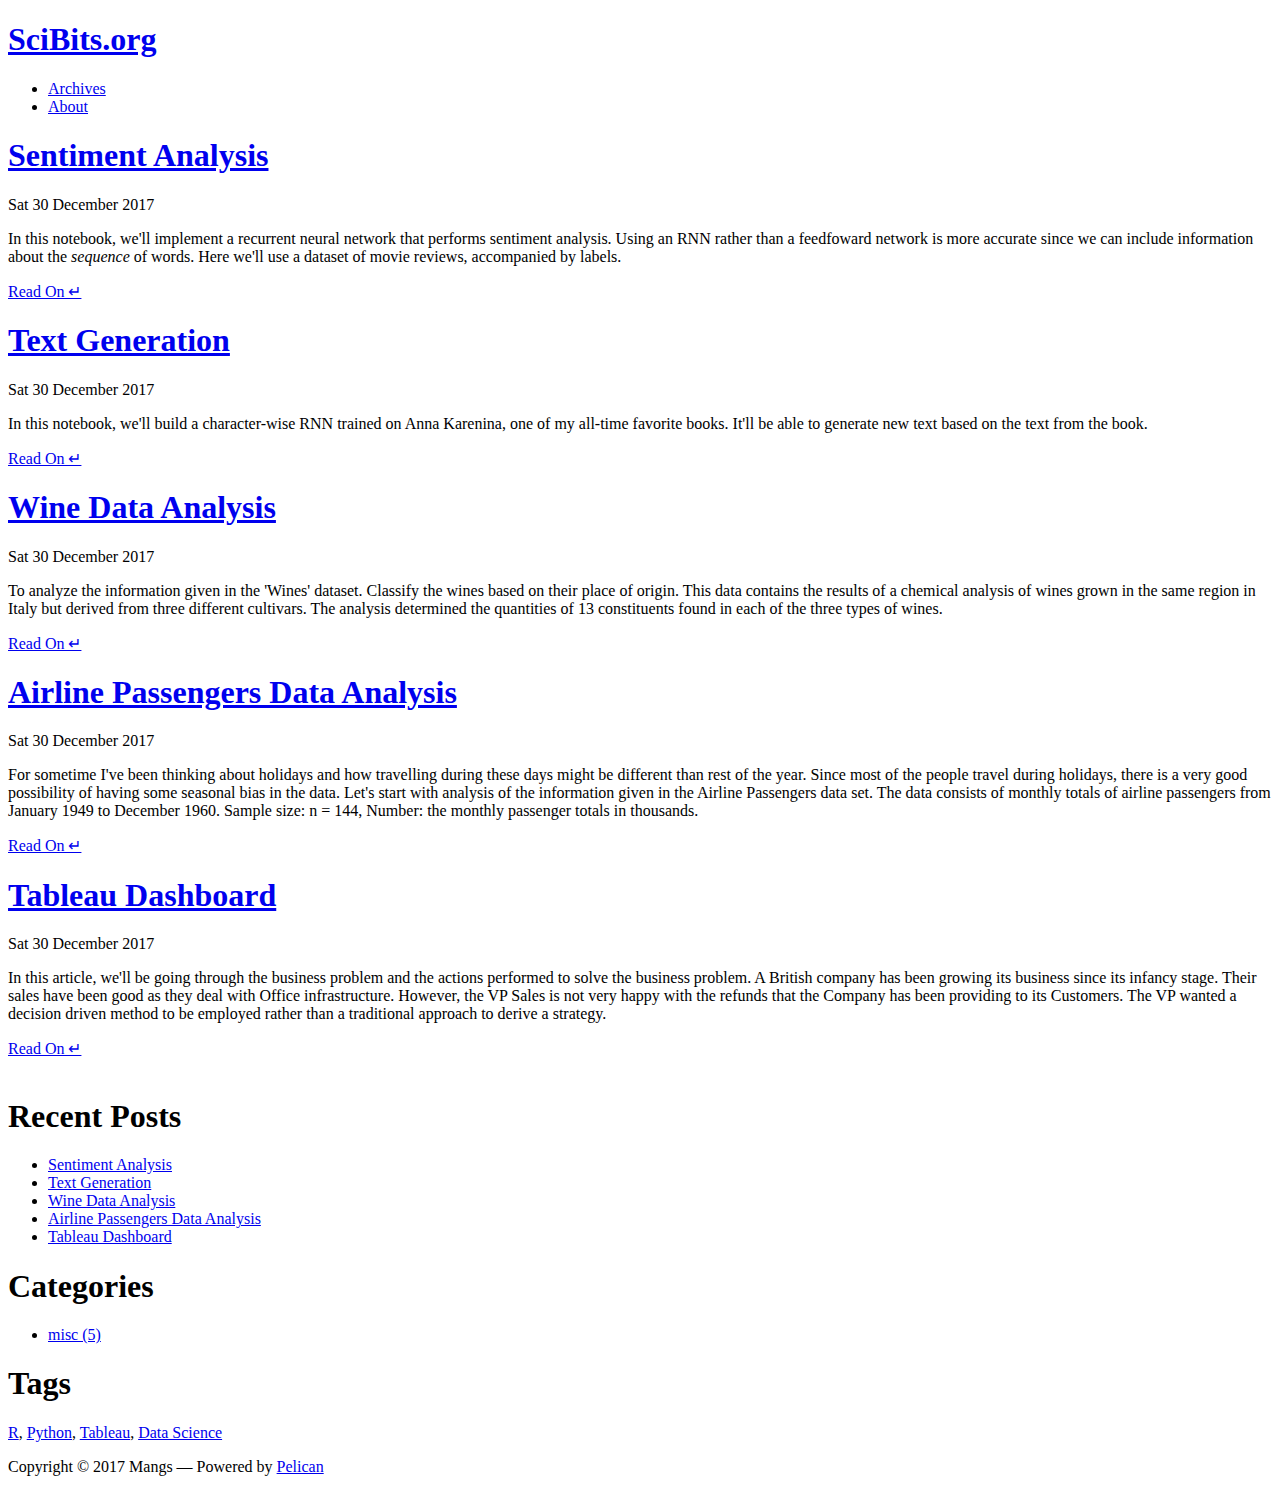
==== index.html @ b8d42296 "Add files via upload" ====
<!DOCTYPE html>
<!--[if IEMobile 7 ]><html class="no-js iem7"><![endif]-->
<!--[if lt IE 9]><html class="no-js lte-ie8"><![endif]-->
<!--[if (gt IE 8)|(gt IEMobile 7)|!(IEMobile)|!(IE)]><!--><html class="no-js" lang="en"><!--<![endif]-->
<head>
  <meta charset="utf-8">
  <title>SciBits.org</title>
  <meta name="author" content="Mangs">

  
  <meta property="og:site_name" content="SciBits.org" />
  <meta property="og:type" content="article" />
  <meta name="og:description" content=""/>




  <!-- http://t.co/dKP3o1e -->
  <meta name="HandheldFriendly" content="True">
  <meta name="MobileOptimized" content="320">
  <meta name="viewport" content="width=device-width, initial-scale=1">


    <link href="/favicon.png" rel="icon">

  <link href="/theme/css/main.css" media="screen, projection"
        rel="stylesheet" type="text/css">

  <link href="//fonts.googleapis.com/css?family=PT+Serif:regular,italic,bold,bolditalic"
        rel="stylesheet" type="text/css">
  <link href="//fonts.googleapis.com/css?family=PT+Sans:regular,italic,bold,bolditalic"
        rel="stylesheet" type="text/css">

  <script src="/theme/js/modernizr-2.0.js"></script>
  <script src="/theme/js/ender.js"></script>
  <script src="/theme/js/octopress.js" type="text/javascript"></script>
</head>

<body >
  <header role="banner"
  >
<hgroup>
  <h1><a href="/">SciBits.org</a></h1>
</hgroup></header>
  <nav role="navigation"><ul class="subscription" data-subscription="rss">
</ul>


<ul class="main-navigation">
    <li><a href="/archives.html">Archives</a></li>
    <li><a href="/pages/about.html">About</a></li>
</ul></nav>
  <div id="main">
    <div id="content">
<div class="blog-index">
  		<article>
<header>
      <h1 class="entry-title">
        <a href="/sentiment.html">Sentiment Analysis</a>
      </h1>
    <p class="meta">
<time datetime="2017-12-30T12:20:00-08:00" pubdate>Sat 30 December 2017</time>      
    </p>
</header>

        <div class="entry-content"><p>In this notebook, we'll implement a recurrent neural network that performs sentiment analysis. Using an RNN rather than a feedfoward network is more accurate since we can include information about the <em>sequence</em> of words. Here we'll use a dataset of movie reviews, accompanied by labels.</p></div>
            <footer>
                <a rel="full-article" href="/sentiment.html">Read On &crarr;</a>
            </footer>
  		</article>
  		<article>
<header>
      <h1 class="entry-title">
        <a href="/anna.html">Text Generation</a>
      </h1>
    <p class="meta">
<time datetime="2017-12-30T11:20:00-08:00" pubdate>Sat 30 December 2017</time>      
    </p>
</header>

        <div class="entry-content"><p>In this notebook, we'll build a character-wise RNN trained on Anna Karenina, one of my all-time favorite books. It'll be able to generate new text based on the text from the book.</p></div>
            <footer>
                <a rel="full-article" href="/anna.html">Read On &crarr;</a>
            </footer>
  		</article>
  		<article>
<header>
      <h1 class="entry-title">
        <a href="/wine.html">Wine Data Analysis</a>
      </h1>
    <p class="meta">
<time datetime="2017-12-30T10:20:00-08:00" pubdate>Sat 30 December 2017</time>      
    </p>
</header>

        <div class="entry-content"><p>To analyze the information given in the 'Wines' dataset. Classify the wines based on their place of origin. This data contains the results of a chemical analysis of wines grown in the same region in Italy but derived from three different cultivars. The analysis determined the quantities of 13 constituents found in each of the three types of wines.</p></div>
            <footer>
                <a rel="full-article" href="/wine.html">Read On &crarr;</a>
            </footer>
  		</article>
  		<article>
<header>
      <h1 class="entry-title">
        <a href="/airpsg.html">Airline Passengers Data Analysis</a>
      </h1>
    <p class="meta">
<time datetime="2017-12-30T07:20:00-08:00" pubdate>Sat 30 December 2017</time>      
    </p>
</header>

        <div class="entry-content"><p>For sometime I've been thinking about holidays and how travelling during these days might be different than rest of the year. Since most of the people travel during holidays, there is a very good possibility of having some seasonal bias in the data. Let's start with analysis of the information given in the Airline Passengers data set. The data consists of monthly totals of airline passengers from January 1949 to December 1960. Sample size: n = 144, Number:  the monthly passenger totals in thousands.</p></div>
            <footer>
                <a rel="full-article" href="/airpsg.html">Read On &crarr;</a>
            </footer>
  		</article>
  		<article>
<header>
      <h1 class="entry-title">
        <a href="/tableau.html">Tableau Dashboard</a>
      </h1>
    <p class="meta">
<time datetime="2017-12-30T06:20:00-08:00" pubdate>Sat 30 December 2017</time>      
    </p>
</header>

        <div class="entry-content"><p>In this article, we'll be going through the business problem and the actions performed to solve the business problem. A British company has been growing its business since its infancy stage. Their sales have been good as they deal with Office infrastructure. However, the VP Sales is not very happy with the refunds that the Company has been providing to its Customers. The VP wanted a decision driven method to be employed rather than a traditional approach to derive a strategy.</p></div>
            <footer>
                <a rel="full-article" href="/tableau.html">Read On &crarr;</a>
            </footer>
  		</article>
<div class="pagination">

  <br />
</div></div>

<aside class="sidebar">
<section>
  <h1>Recent Posts</h1>
  <ul id="recent_posts">
    <li class="post">
        <a href="/sentiment.html">Sentiment Analysis</a>
    </li>
    <li class="post">
        <a href="/anna.html">Text Generation</a>
    </li>
    <li class="post">
        <a href="/wine.html">Wine Data Analysis</a>
    </li>
    <li class="post">
        <a href="/airpsg.html">Airline Passengers Data Analysis</a>
    </li>
    <li class="post">
        <a href="/tableau.html">Tableau Dashboard</a>
    </li>
  </ul>
</section><section>
  <h1>Categories</h1>
    <ul id="recent_posts">
      <li><a href="/category/misc.html">misc (5)</a></li>
  </ul>
</section>
<section>
  <h1>Tags</h1>
    <a href="/tag/r.html">R</a>,    <a href="/tag/python.html">Python</a>,    <a href="/tag/tableau.html">Tableau</a>,    <a href="/tag/data-science.html">Data Science</a></section>

</aside>
    </div>
  </div>
  <footer role="contentinfo">
<p>
    Copyright &copy;  2017  Mangs &mdash;
  <span class="credit">Powered by <a href="http://getpelican.com">Pelican</a></span>
</p>  </footer>
</body>
</html>
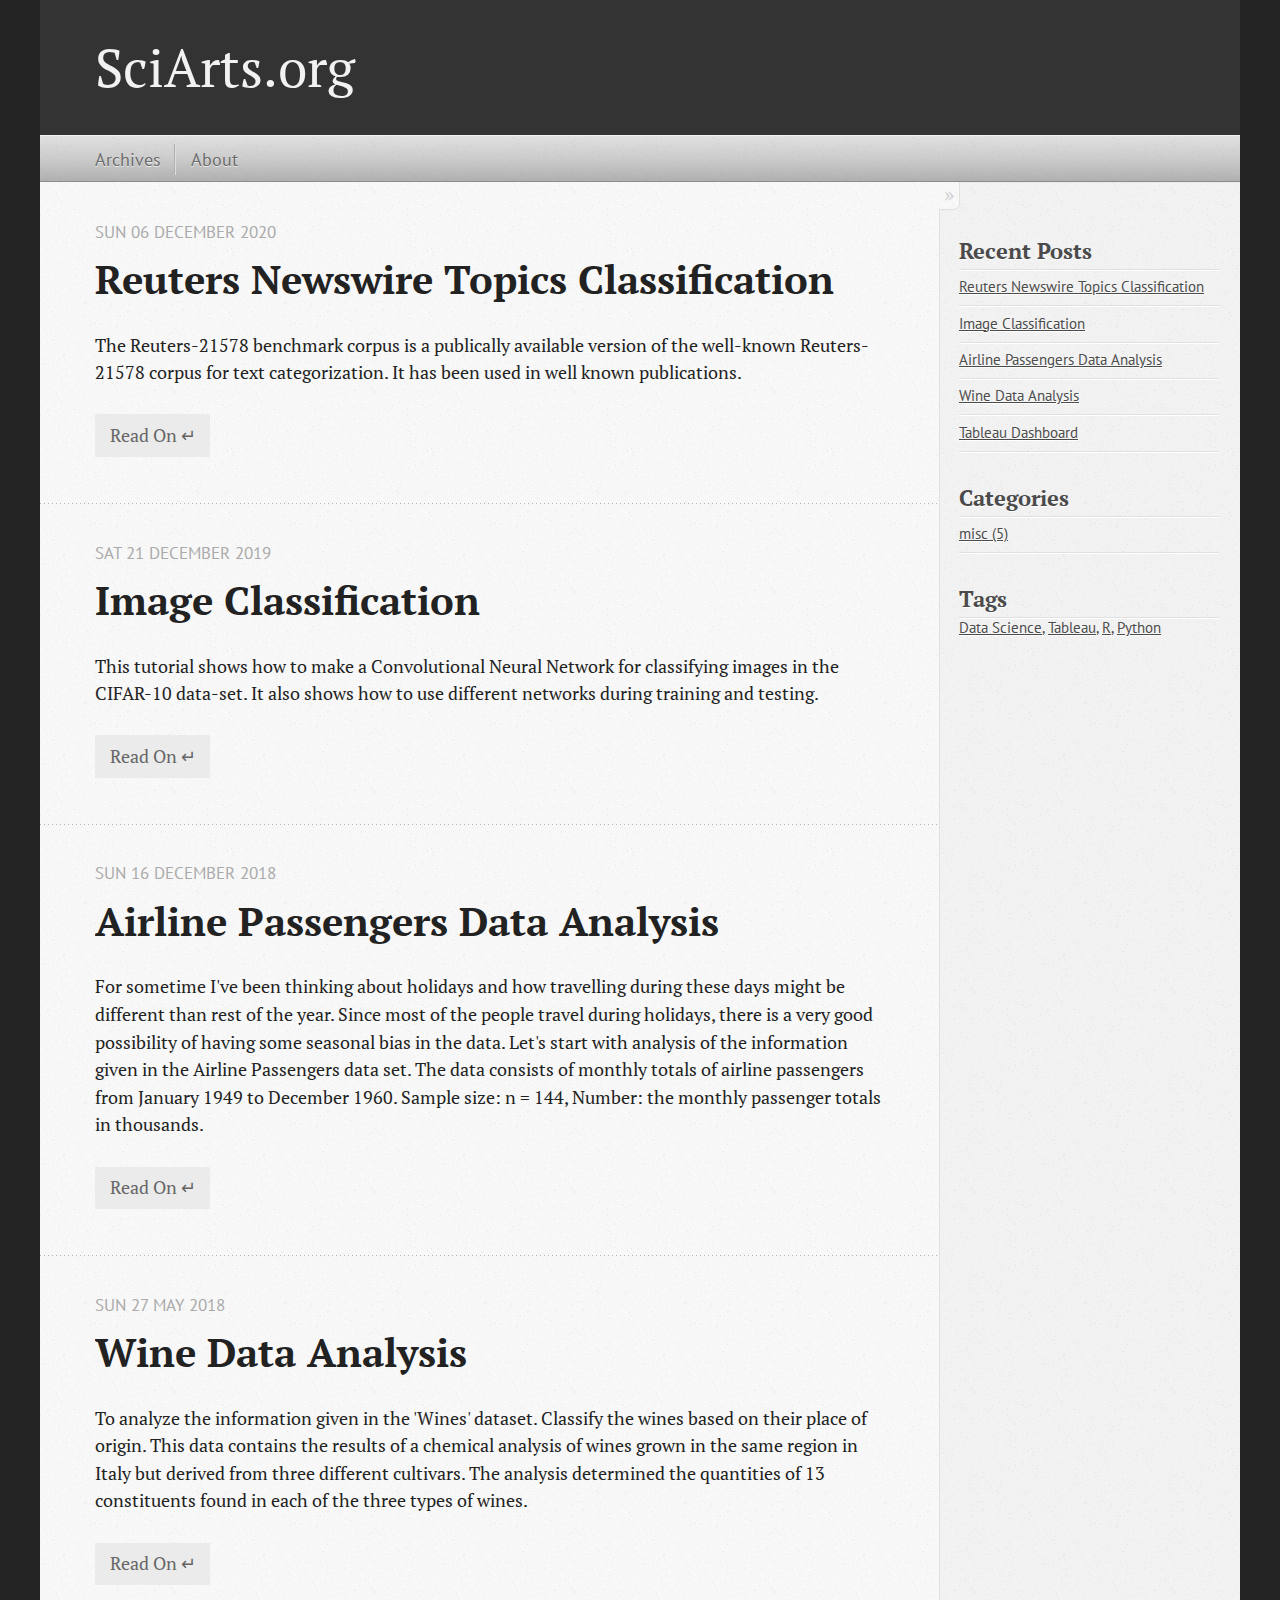
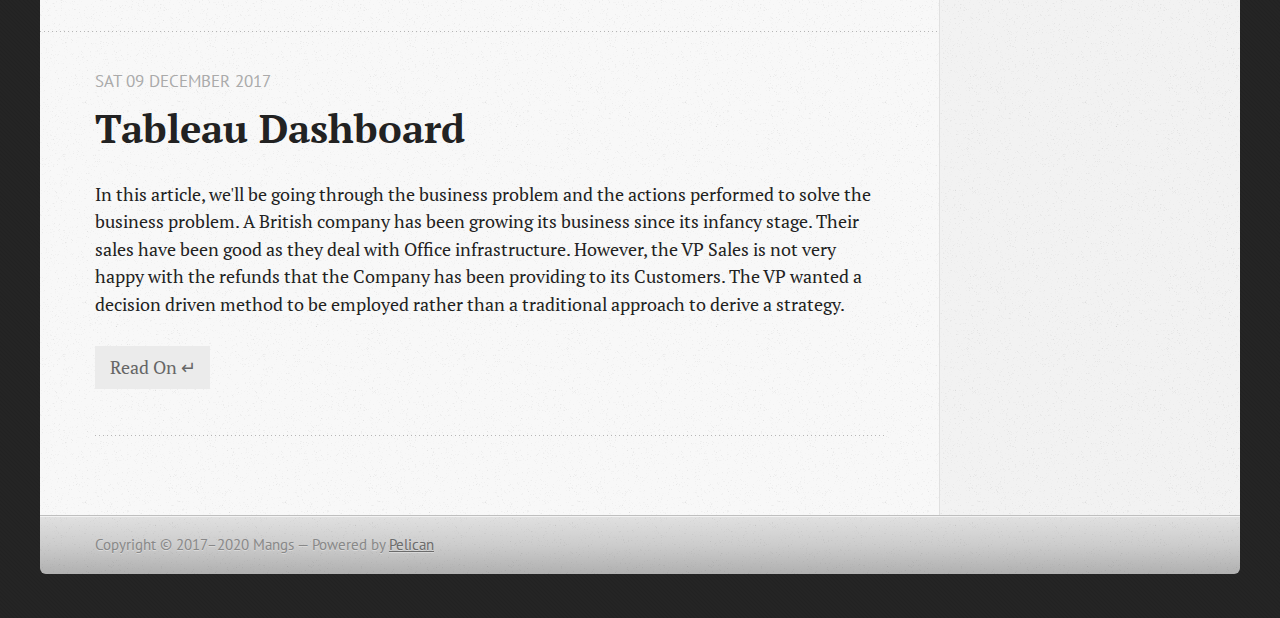
==== commit 6f915c93: "Add files via upload" ====
--- a/index.html
+++ b/index.html
@@ -4,11 +4,11 @@
 <!--[if (gt IE 8)|(gt IEMobile 7)|!(IEMobile)|!(IE)]><!--><html class="no-js" lang="en"><!--<![endif]-->
 <head>
   <meta charset="utf-8">
-  <title>SciBits.org</title>
+  <title>SciArts.org</title>
   <meta name="author" content="Mangs">
 
   
-  <meta property="og:site_name" content="SciBits.org" />
+  <meta property="og:site_name" content="SciArts.org" />
   <meta property="og:type" content="article" />
   <meta name="og:description" content=""/>
 
@@ -40,7 +40,7 @@
   <header role="banner"
   >
 <hgroup>
-  <h1><a href="/">SciBits.org</a></h1>
+  <h1><a href="/">SciArts.org</a></h1>
 </hgroup></header>
   <nav role="navigation"><ul class="subscription" data-subscription="rss">
 </ul>
@@ -56,31 +56,46 @@
   		<article>
 <header>
       <h1 class="entry-title">
-        <a href="/sentiment.html">Sentiment Analysis</a>
+        <a href="/reuters.html">Reuters Newswire Topics Classification</a>
       </h1>
     <p class="meta">
-<time datetime="2017-12-30T12:20:00-08:00" pubdate>Sat 30 December 2017</time>      
+<time datetime="2020-12-06T10:20:00-08:00" pubdate>Sun 06 December 2020</time>      
     </p>
 </header>
 
-        <div class="entry-content"><p>In this notebook, we'll implement a recurrent neural network that performs sentiment analysis. Using an RNN rather than a feedfoward network is more accurate since we can include information about the <em>sequence</em> of words. Here we'll use a dataset of movie reviews, accompanied by labels.</p></div>
+        <div class="entry-content"><p>The Reuters-21578 benchmark corpus is a publically available version of the well-known Reuters-21578 corpus for text categorization.  It has been used in well known publications.</p></div>
             <footer>
-                <a rel="full-article" href="/sentiment.html">Read On &crarr;</a>
+                <a rel="full-article" href="/reuters.html">Read On &crarr;</a>
             </footer>
   		</article>
   		<article>
 <header>
       <h1 class="entry-title">
-        <a href="/anna.html">Text Generation</a>
+        <a href="/cifar.html">Image Classification</a>
       </h1>
     <p class="meta">
-<time datetime="2017-12-30T11:20:00-08:00" pubdate>Sat 30 December 2017</time>      
+<time datetime="2019-12-21T08:20:00-08:00" pubdate>Sat 21 December 2019</time>      
     </p>
 </header>
 
-        <div class="entry-content"><p>In this notebook, we'll build a character-wise RNN trained on Anna Karenina, one of my all-time favorite books. It'll be able to generate new text based on the text from the book.</p></div>
+        <div class="entry-content"><p>This tutorial shows how to make a Convolutional Neural Network for classifying images in the CIFAR-10 data-set. It also shows how to use different networks during training and testing.</p></div>
             <footer>
-                <a rel="full-article" href="/anna.html">Read On &crarr;</a>
+                <a rel="full-article" href="/cifar.html">Read On &crarr;</a>
+            </footer>
+  		</article>
+  		<article>
+<header>
+      <h1 class="entry-title">
+        <a href="/airpsg.html">Airline Passengers Data Analysis</a>
+      </h1>
+    <p class="meta">
+<time datetime="2018-12-16T07:20:00-08:00" pubdate>Sun 16 December 2018</time>      
+    </p>
+</header>
+
+        <div class="entry-content"><p>For sometime I've been thinking about holidays and how travelling during these days might be different than rest of the year. Since most of the people travel during holidays, there is a very good possibility of having some seasonal bias in the data. Let's start with analysis of the information given in the Airline Passengers data set. The data consists of monthly totals of airline passengers from January 1949 to December 1960. Sample size: n = 144, Number:  the monthly passenger totals in thousands.</p></div>
+            <footer>
+                <a rel="full-article" href="/airpsg.html">Read On &crarr;</a>
             </footer>
   		</article>
   		<article>
@@ -89,7 +104,7 @@
         <a href="/wine.html">Wine Data Analysis</a>
       </h1>
     <p class="meta">
-<time datetime="2017-12-30T10:20:00-08:00" pubdate>Sat 30 December 2017</time>      
+<time datetime="2018-05-27T10:20:00-07:00" pubdate>Sun 27 May 2018</time>      
     </p>
 </header>
 
@@ -101,25 +116,10 @@
   		<article>
 <header>
       <h1 class="entry-title">
-        <a href="/airpsg.html">Airline Passengers Data Analysis</a>
-      </h1>
-    <p class="meta">
-<time datetime="2017-12-30T07:20:00-08:00" pubdate>Sat 30 December 2017</time>      
-    </p>
-</header>
-
-        <div class="entry-content"><p>For sometime I've been thinking about holidays and how travelling during these days might be different than rest of the year. Since most of the people travel during holidays, there is a very good possibility of having some seasonal bias in the data. Let's start with analysis of the information given in the Airline Passengers data set. The data consists of monthly totals of airline passengers from January 1949 to December 1960. Sample size: n = 144, Number:  the monthly passenger totals in thousands.</p></div>
-            <footer>
-                <a rel="full-article" href="/airpsg.html">Read On &crarr;</a>
-            </footer>
-  		</article>
-  		<article>
-<header>
-      <h1 class="entry-title">
         <a href="/tableau.html">Tableau Dashboard</a>
       </h1>
     <p class="meta">
-<time datetime="2017-12-30T06:20:00-08:00" pubdate>Sat 30 December 2017</time>      
+<time datetime="2017-12-09T06:20:00-08:00" pubdate>Sat 09 December 2017</time>      
     </p>
 </header>
 
@@ -138,16 +138,16 @@
   <h1>Recent Posts</h1>
   <ul id="recent_posts">
     <li class="post">
-        <a href="/sentiment.html">Sentiment Analysis</a>
+        <a href="/reuters.html">Reuters Newswire Topics Classification</a>
     </li>
     <li class="post">
-        <a href="/anna.html">Text Generation</a>
+        <a href="/cifar.html">Image Classification</a>
+    </li>
+    <li class="post">
+        <a href="/airpsg.html">Airline Passengers Data Analysis</a>
     </li>
     <li class="post">
         <a href="/wine.html">Wine Data Analysis</a>
-    </li>
-    <li class="post">
-        <a href="/airpsg.html">Airline Passengers Data Analysis</a>
     </li>
     <li class="post">
         <a href="/tableau.html">Tableau Dashboard</a>
@@ -161,14 +161,14 @@
 </section>
 <section>
   <h1>Tags</h1>
-    <a href="/tag/r.html">R</a>,    <a href="/tag/python.html">Python</a>,    <a href="/tag/tableau.html">Tableau</a>,    <a href="/tag/data-science.html">Data Science</a></section>
+    <a href="/tag/data-science.html">Data Science</a>,    <a href="/tag/tableau.html">Tableau</a>,    <a href="/tag/r.html">R</a>,    <a href="/tag/python.html">Python</a></section>
 
 </aside>
     </div>
   </div>
   <footer role="contentinfo">
 <p>
-    Copyright &copy;  2017  Mangs &mdash;
+    Copyright &copy;  2017&ndash;2020  Mangs &mdash;
   <span class="credit">Powered by <a href="http://getpelican.com">Pelican</a></span>
 </p>  </footer>
 </body>
--- a/theme/css/main.css
+++ b/theme/css/main.css
@@ -0,0 +1 @@
+html,body,div,span,applet,object,iframe,h1,h2,h3,h4,h5,h6,p,blockquote,pre,a,abbr,acronym,address,big,cite,code,del,dfn,em,img,ins,kbd,q,s,samp,small,strike,strong,sub,sup,tt,var,b,u,i,center,dl,dt,dd,ol,ul,li,fieldset,form,label,legend,table,caption,tbody,tfoot,thead,tr,th,td,article,aside,canvas,details,embed,figure,figcaption,footer,header,hgroup,menu,nav,output,ruby,section,summary,time,mark,audio,video{margin:0;padding:0;border:0;font:inherit;font-size:100%;vertical-align:baseline}html{line-height:1}ol,ul{list-style:none}table{border-collapse:collapse;border-spacing:0}caption,th,td{text-align:left;font-weight:normal;vertical-align:middle}q,blockquote{quotes:none}q:before,q:after,blockquote:before,blockquote:after{content:"";content:none}a img{border:none}article,aside,details,figcaption,figure,footer,header,hgroup,menu,nav,section,summary{display:block}article,aside,details,figcaption,figure,footer,header,hgroup,menu,nav,section,summary{display:block}a{color:#1863a1}a:visited{color:#751590}a:focus{color:#0181eb}a:hover{color:#0181eb}a:active{color:#01579f}aside.sidebar a{color:#1863a1}aside.sidebar a:focus{color:#0181eb}aside.sidebar a:hover{color:#0181eb}aside.sidebar a:active{color:#01579f}a{-webkit-transition:color 0.3s;-moz-transition:color 0.3s;-o-transition:color 0.3s;transition:color 0.3s}html{background:#252525 url('../images/line-tile.png?1422101731') top left}body>div{background:#f2f2f2 url('../images/noise.png?1422101731') top left;border-bottom:1px solid #bfbfbf}body>div>div{background:#f8f8f8 url('../images/noise.png?1422101731') top left;border-right:1px solid #e0e0e0}.heading,body>header h1,h1,h2,h3,h4,h5,h6{font-family:"PT Serif","Georgia","Helvetica Neue",Arial,sans-serif}.sans,body>header h2,article header p.meta,article>footer,#content .blog-index footer,html .gist .gist-file .gist-meta,#blog-archives a.category,#blog-archives time,aside.sidebar section,body>footer{font-family:"PT Sans","Helvetica Neue",Arial,sans-serif}.serif,body,#content .blog-index a[rel=full-article]{font-family:"PT Serif",Georgia,Times,"Times New Roman",serif}.mono,pre,code,tt,p code,p tt,li code,li tt{font-family:Menlo,Monaco,"Andale Mono","lucida console","Courier New",monospace}body>header h1{font-size:2.2em;font-family:"PT Serif","Georgia","Helvetica Neue",Arial,sans-serif;font-weight:normal;line-height:1.2em;margin-bottom:0.6667em}body>header h2{font-family:"PT Serif","Georgia","Helvetica Neue",Arial,sans-serif}body{line-height:1.5em;color:#222}h1{font-size:2.2em;line-height:1.2em}@media only screen and (min-width: 992px){body{font-size:1.15em}h1{font-size:2.6em;line-height:1.2em}}h1,h2,h3,h4,h5,h6{text-rendering:optimizelegibility;margin-bottom:1em;font-weight:bold}h2,section h1{font-size:1.5em}h3,section h2,section section h1{font-size:1.3em}h4,section h3,section section h2,section section section h1{font-size:1em}h5,section h4,section section h3{font-size:.9em}h6,section h5,section section h4,section section section h3{font-size:.8em}p,blockquote,ul,ol{margin-bottom:1.5em}ul{list-style-type:disc}ul ul{list-style-type:circle;margin-bottom:0px}ul ul ul{list-style-type:square;margin-bottom:0px}ol{list-style-type:decimal}ol ol{list-style-type:lower-alpha;margin-bottom:0px}ol ol ol{list-style-type:lower-roman;margin-bottom:0px}ul,ul ul,ul ol,ol,ol ul,ol ol{margin-left:1.3em}strong{font-weight:bold}em{font-style:italic}sup,sub{font-size:0.8em;position:relative;display:inline-block}sup{top:-.5em}sub{bottom:-.5em}q{font-style:italic}q:before{content:"\201C"}q:after{content:"\201D"}em,dfn{font-style:italic}strong,dfn{font-weight:bold}del,s{text-decoration:line-through}abbr,acronym{border-bottom:1px dotted;cursor:help}sub,sup{line-height:0}hr{margin-bottom:0.2em}small{font-size:.8em}big{font-size:1.2em}blockquote{font-style:italic;position:relative;font-size:1.2em;line-height:1.5em;padding-left:1em;border-left:4px solid rgba(170,170,170,0.5)}blockquote cite{font-style:italic}blockquote cite a{color:#aaa !important;word-wrap:break-word}blockquote cite:before{content:'\2014';padding-right:.3em;padding-left:.3em;color:#aaa}@media only screen and (min-width: 992px){blockquote{padding-left:1.5em;border-left-width:4px}}.pullquote-right:before,.pullquote-left:before{padding:0;border:none;content:attr(data-pullquote);float:right;width:45%;margin:.5em 0 1em 1.5em;position:relative;top:7px;font-size:1.4em;line-height:1.45em}.pullquote-left:before{float:left;margin:.5em 1.5em 1em 0}.force-wrap,article a,aside.sidebar a{white-space:-moz-pre-wrap;white-space:-pre-wrap;white-space:-o-pre-wrap;white-space:pre-wrap;word-wrap:break-word}.group,body>header,body>nav,body>footer,body #content>article,body #content>div>article,body #content>div>section,body div.pagination,aside.sidebar,#main,#content,.sidebar{*zoom:1}.group:after,body>header:after,body>nav:after,body>footer:after,body #content>article:after,body #content>div>section:after,body div.pagination:after,#main:after,#content:after,.sidebar:after{content:"";display:table;clear:both}body{-webkit-text-size-adjust:none;max-width:1200px;position:relative;margin:0 auto}body>header,body>nav,body>footer,body #content>article,body #content>div>article,body #content>div>section{padding-left:18px;padding-right:18px}@media only screen and (min-width: 480px){body>header,body>nav,body>footer,body #content>article,body #content>div>article,body #content>div>section{padding-left:25px;padding-right:25px}}@media only screen and (min-width: 768px){body>header,body>nav,body>footer,body #content>article,body #content>div>article,body #content>div>section{padding-left:35px;padding-right:35px}}@media only screen and (min-width: 992px){body>header,body>nav,body>footer,body #content>article,body #content>div>article,body #content>div>section{padding-left:55px;padding-right:55px}}body div.pagination{margin-left:18px;margin-right:18px}@media only screen and (min-width: 480px){body div.pagination{margin-left:25px;margin-right:25px}}@media only screen and (min-width: 768px){body div.pagination{margin-left:35px;margin-right:35px}}@media only screen and (min-width: 992px){body div.pagination{margin-left:55px;margin-right:55px}}body>header{font-size:1em;padding-top:1.5em;padding-bottom:1.5em}#content{overflow:hidden}#content>div,#content>article{width:100%}aside.sidebar{float:none;padding:0 18px 1px;background-color:#f7f7f7;border-top:1px solid #e0e0e0}.flex-content,article img,article video,article .flash-video,aside.sidebar img{max-width:100%;height:auto}.basic-alignment.left,article img.left,article video.left,article .left.flash-video,aside.sidebar img.left{float:left;margin-right:1.5em}.basic-alignment.right,article img.right,article video.right,article .right.flash-video,aside.sidebar img.right{float:right;margin-left:1.5em}.basic-alignment.center,article img.center,article video.center,article .center.flash-video,aside.sidebar img.center{display:block;margin:0 auto 1.5em}.basic-alignment.left,article img.left,article video.left,article .left.flash-video,aside.sidebar img.left,.basic-alignment.right,article img.right,article video.right,article .right.flash-video,aside.sidebar img.right{margin-bottom:.8em}.toggle-sidebar,.no-sidebar .toggle-sidebar{display:none}@media only screen and (min-width: 750px){body.sidebar-footer aside.sidebar{float:none;width:auto;clear:left;margin:0;padding:0 35px 1px;background-color:#f7f7f7;border-top:1px solid #eaeaea}body.sidebar-footer aside.sidebar section.odd,body.sidebar-footer aside.sidebar section.even{float:left;width:48%}body.sidebar-footer aside.sidebar section.odd{margin-left:0}body.sidebar-footer aside.sidebar section.even{margin-left:4%}body.sidebar-footer aside.sidebar.thirds section{width:30%;margin-left:5%}body.sidebar-footer aside.sidebar.thirds section.first{margin-left:0;clear:both}}body.sidebar-footer #content{margin-right:0px}body.sidebar-footer .toggle-sidebar{display:none}@media only screen and (min-width: 550px){body>header{font-size:1em}}@media only screen and (min-width: 750px){aside.sidebar{float:none;width:auto;clear:left;margin:0;padding:0 35px 1px;background-color:#f7f7f7;border-top:1px solid #eaeaea}aside.sidebar section.odd,aside.sidebar section.even{float:left;width:48%}aside.sidebar section.odd{margin-left:0}aside.sidebar section.even{margin-left:4%}aside.sidebar.thirds section{width:30%;margin-left:5%}aside.sidebar.thirds section.first{margin-left:0;clear:both}}@media only screen and (min-width: 768px){body{-webkit-text-size-adjust:auto}body>header{font-size:1.2em}#main{padding:0;margin:0 auto}#content{overflow:visible;margin-right:240px;position:relative}.no-sidebar #content{margin-right:0;border-right:0}.collapse-sidebar #content{margin-right:20px}#content>div,#content>article{padding-top:17.5px;padding-bottom:17.5px;float:left}aside.sidebar{width:210px;padding:0 15px 15px;background:none;clear:none;float:left;margin:0 -100% 0 0}aside.sidebar section{width:auto;margin-left:0}aside.sidebar section.odd,aside.sidebar section.even{float:none;width:auto;margin-left:0}.collapse-sidebar aside.sidebar{float:none;width:auto;clear:left;margin:0;padding:0 35px 1px;background-color:#f7f7f7;border-top:1px solid #eaeaea}.collapse-sidebar aside.sidebar section.odd,.collapse-sidebar aside.sidebar section.even{float:left;width:48%}.collapse-sidebar aside.sidebar section.odd{margin-left:0}.collapse-sidebar aside.sidebar section.even{margin-left:4%}.collapse-sidebar aside.sidebar.thirds section{width:30%;margin-left:5%}.collapse-sidebar aside.sidebar.thirds section.first{margin-left:0;clear:both}}@media only screen and (min-width: 992px){body>header{font-size:1.3em}#content{margin-right:300px}#content>div,#content>article{padding-top:27.5px;padding-bottom:27.5px}aside.sidebar{width:260px;padding:1.2em 20px 20px}.collapse-sidebar aside.sidebar{padding-left:55px;padding-right:55px}}@media only screen and (min-width: 768px){ul,ol{margin-left:0}}body>header{background:#333}body>header h1{display:inline-block;margin:0}body>header h1 a,body>header h1 a:visited,body>header h1 a:hover{color:#f2f2f2;text-decoration:none}body>header h2{margin:.2em 0 0;font-size:1em;color:#aaa;font-weight:normal}body>nav{position:relative;background-color:#ccc;background:url('../images/noise.png?1422101731'),-webkit-gradient(linear, 50% 0%, 50% 100%, color-stop(0%, #e0e0e0), color-stop(50%, #cccccc), color-stop(100%, #b0b0b0));background:url('../images/noise.png?1422101731'),-webkit-linear-gradient(#e0e0e0,#cccccc,#b0b0b0);background:url('../images/noise.png?1422101731'),-moz-linear-gradient(#e0e0e0,#cccccc,#b0b0b0);background:url('../images/noise.png?1422101731'),-o-linear-gradient(#e0e0e0,#cccccc,#b0b0b0);background:url('../images/noise.png?1422101731'),linear-gradient(#e0e0e0,#cccccc,#b0b0b0);border-top:1px solid #f2f2f2;border-bottom:1px solid #8c8c8c;padding-top:.35em;padding-bottom:.35em}body>nav form{-webkit-background-clip:padding;-moz-background-clip:padding;background-clip:padding-box;margin:0;padding:0}body>nav form .search{padding:.3em .5em 0;font-size:.85em;font-family:"PT Sans","Helvetica Neue",Arial,sans-serif;line-height:1.1em;width:95%;-webkit-border-radius:0.5em;-moz-border-radius:0.5em;-ms-border-radius:0.5em;-o-border-radius:0.5em;border-radius:0.5em;-webkit-background-clip:padding;-moz-background-clip:padding;background-clip:padding-box;-webkit-box-shadow:#d1d1d1 0 1px;-moz-box-shadow:#d1d1d1 0 1px;box-shadow:#d1d1d1 0 1px;background-color:#f2f2f2;border:1px solid #b3b3b3;color:#888}body>nav form .search:focus{color:#444;border-color:#80b1df;-webkit-box-shadow:#80b1df 0 0 4px,#80b1df 0 0 3px inset;-moz-box-shadow:#80b1df 0 0 4px,#80b1df 0 0 3px inset;box-shadow:#80b1df 0 0 4px,#80b1df 0 0 3px inset;background-color:#fff;outline:none}body>nav fieldset[role=search]{float:right;width:48%}body>nav fieldset.mobile-nav{float:left;width:48%}body>nav fieldset.mobile-nav select{width:100%;font-size:.8em;border:1px solid #888}body>nav ul{display:none}@media only screen and (min-width: 550px){body>nav{font-size:.9em}body>nav ul{margin:0;padding:0;border:0;overflow:hidden;*zoom:1;float:left;display:block;padding-top:.15em}body>nav ul li{list-style-image:none;list-style-type:none;margin-left:0;white-space:nowrap;display:inline;float:left;padding-left:0;padding-right:0}body>nav ul li:first-child,body>nav ul li.first{padding-left:0}body>nav ul li:last-child{padding-right:0}body>nav ul li.last{padding-right:0}body>nav ul.subscription{margin-left:.8em;float:right}body>nav ul.subscription li:last-child a{padding-right:0}body>nav ul li{margin:0}body>nav a{color:#6b6b6b;font-family:"PT Sans","Helvetica Neue",Arial,sans-serif;text-shadow:#ebebeb 0 1px;float:left;text-decoration:none;font-size:1.1em;padding:.1em 0;line-height:1.5em}body>nav a:visited{color:#6b6b6b}body>nav a:hover{color:#2b2b2b}body>nav li+li{border-left:1px solid #b0b0b0;margin-left:.8em}body>nav li+li a{padding-left:.8em;border-left:1px solid #dedede}body>nav form{float:right;text-align:left;padding-left:.8em;width:175px}body>nav form .search{width:93%;font-size:.95em;line-height:1.2em}body>nav ul[data-subscription$=email]+form{width:97px}body>nav ul[data-subscription$=email]+form .search{width:91%}body>nav fieldset.mobile-nav{display:none}body>nav fieldset[role=search]{width:99%}}@media only screen and (min-width: 992px){body>nav form{width:215px}body>nav ul[data-subscription$=email]+form{width:147px}}.no-placeholder body>nav .search{background:#f2f2f2 url('../images/search.png?1422101731') 0.3em 0.25em no-repeat;text-indent:1.3em}@media only screen and (min-width: 550px){.maskImage body>nav ul[data-subscription$=email]+form{width:123px}}@media only screen and (min-width: 992px){.maskImage body>nav ul[data-subscription$=email]+form{width:173px}}.maskImage ul.subscription{position:relative;top:.2em}.maskImage ul.subscription li,.maskImage ul.subscription a{border:0;padding:0}.maskImage a[rel=subscribe-rss]{position:relative;top:0px;text-indent:-999999em;background-color:#dedede;border:0;padding:0}.maskImage a[rel=subscribe-rss],.maskImage a[rel=subscribe-rss]:after{-webkit-mask-image:url('../images/rss.png?1422101731');-moz-mask-image:url('../images/rss.png?1422101731');-ms-mask-image:url('../images/rss.png?1422101731');-o-mask-image:url('../images/rss.png?1422101731');mask-image:url('../images/rss.png?1422101731');-webkit-mask-repeat:no-repeat;-moz-mask-repeat:no-repeat;-ms-mask-repeat:no-repeat;-o-mask-repeat:no-repeat;mask-repeat:no-repeat;width:22px;height:22px}.maskImage a[rel=subscribe-rss]:after{content:"";position:absolute;top:-1px;left:0;background-color:#ababab}.maskImage a[rel=subscribe-rss]:hover:after{background-color:#9e9e9e}.maskImage a[rel=subscribe-email]{position:relative;top:0px;text-indent:-999999em;background-color:#dedede;border:0;padding:0}.maskImage a[rel=subscribe-email],.maskImage a[rel=subscribe-email]:after{-webkit-mask-image:url('../images/email.png?1422101731');-moz-mask-image:url('../images/email.png?1422101731');-ms-mask-image:url('../images/email.png?1422101731');-o-mask-image:url('../images/email.png?1422101731');mask-image:url('../images/email.png?1422101731');-webkit-mask-repeat:no-repeat;-moz-mask-repeat:no-repeat;-ms-mask-repeat:no-repeat;-o-mask-repeat:no-repeat;mask-repeat:no-repeat;width:28px;height:22px}.maskImage a[rel=subscribe-email]:after{content:"";position:absolute;top:-1px;left:0;background-color:#ababab}.maskImage a[rel=subscribe-email]:hover:after{background-color:#9e9e9e}article{padding-top:1em}article header{overflow:hidden;position:relative;padding-top:2em;padding-bottom:1em;margin-bottom:1em;background:url('[data-uri]') bottom left repeat-x}article header h1{margin:0}article header h1 a{text-decoration:none}article header h1 a:hover{text-decoration:underline}article header p{font-size:.9em;color:#aaa;margin:0}article header p.meta{text-transform:uppercase;position:absolute;top:0}@media only screen and (min-width: 768px){article header{margin-bottom:1.5em;padding-bottom:1em;background:url('[data-uri]') bottom left repeat-x}}article h2{padding-top:0.8em;background:url('[data-uri]') top left repeat-x}.entry-content article h2:first-child,article header+h2{padding-top:0}article h2:first-child,article header+h2{background:none}article .feature{padding-top:.5em;margin-bottom:1em;padding-bottom:1em;background:url('[data-uri]') bottom left repeat-x;font-size:2.0em;font-style:italic;line-height:1.3em}article img,article video,article .flash-video{-webkit-border-radius:0.3em;-moz-border-radius:0.3em;-ms-border-radius:0.3em;-o-border-radius:0.3em;border-radius:0.3em;-webkit-box-shadow:rgba(0,0,0,0.15) 0 1px 4px;-moz-box-shadow:rgba(0,0,0,0.15) 0 1px 4px;box-shadow:rgba(0,0,0,0.15) 0 1px 4px;-webkit-box-sizing:border-box;-moz-box-sizing:border-box;box-sizing:border-box;border:#fff 0.5em solid}article video,article .flash-video{margin:0 auto 1.5em}article video{display:block;width:100%}article .flash-video>div{position:relative;display:block;padding-bottom:56.25%;padding-top:1px;height:0;overflow:hidden}article .flash-video>div iframe,article .flash-video>div object,article .flash-video>div embed{position:absolute;top:0;left:0;width:100%;height:100%}article>footer{padding-bottom:2.5em;margin-top:2em}article>footer p.meta{margin-bottom:.8em;font-size:.85em;clear:both;overflow:hidden}.blog-index article+article{background:url('[data-uri]') top left repeat-x}#content .blog-index{padding-top:0;padding-bottom:0}#content .blog-index article{padding-top:2em}#content .blog-index article header{background:none;padding-bottom:0}#content .blog-index article h1{font-size:2.2em}#content .blog-index article h1 a{color:inherit}#content .blog-index article h1 a:hover{color:#0181eb}#content .blog-index a[rel=full-article]{background:#ebebeb;display:inline-block;padding:.4em .8em;margin-right:.5em;text-decoration:none;color:#666;-webkit-transition:background-color 0.5s;-moz-transition:background-color 0.5s;-o-transition:background-color 0.5s;transition:background-color 0.5s}#content .blog-index a[rel=full-article]:hover{background:#0181eb;text-shadow:none;color:#f8f8f8}#content .blog-index footer{margin-top:1em}.separator,article>footer .byline+time:before,article>footer time+time:before,article>footer .comments:before,article>footer .byline ~ .categories:before{content:"\2022 ";padding:0 .4em 0 .2em;display:inline-block}#content div.pagination{text-align:center;font-size:.95em;position:relative;background:url('[data-uri]') top left repeat-x;padding-top:1.5em;padding-bottom:1.5em}#content div.pagination a{text-decoration:none;color:#aaa}#content div.pagination a.prev{position:absolute;left:0}#content div.pagination a.next{position:absolute;right:0}#content div.pagination a:hover{color:#0181eb}#content div.pagination a[href*=archive]:before,#content div.pagination a[href*=archive]:after{content:'\2014';padding:0 .3em}p.meta+.sharing{padding-top:1em;padding-left:0;background:url('[data-uri]') top left repeat-x}#fb-root{display:none}.mailchimp{background:url('[data-uri]') top left repeat-x;margin-top:0.3em;padding-top:1em;padding-left:0}.mailchimp .email{font-size:1.0em;padding:0.2em}.mailchimp .button{background-color:#1863a1;border:0 none;border-radius:4px;color:#FFFFFF;cursor:pointer;display:inline-block;font-size:15px;font-weight:bold;height:32px;line-height:32px;margin:10px 5px 10px 0;padding:0 22px;text-align:center;text-decoration:none;vertical-align:top;white-space:nowrap;width:auto}.mailchimp .button:hover{background-color:#0181eb}.highlight,html .gist .gist-file .gist-syntax .gist-highlight{border:1px solid #05232b !important}.highlight table td.code,html .gist .gist-file .gist-syntax .gist-highlight table td.code{width:100%}.highlight .line-numbers,html .gist .gist-file .gist-syntax .gist-highlight .line-numbers{text-align:right;font-size:13px;line-height:1.45em;background:#073642 url('../images/noise.png?1422101731') top left !important;border-right:1px solid #00232c !important;-webkit-box-shadow:#083e4b -1px 0 inset;-moz-box-shadow:#083e4b -1px 0 inset;box-shadow:#083e4b -1px 0 inset;text-shadow:#021014 0 -1px;padding:.8em !important;-webkit-border-radius:0;-moz-border-radius:0;-ms-border-radius:0;-o-border-radius:0;border-radius:0}.highlight .line-numbers span,html .gist .gist-file .gist-syntax .gist-highlight .line-numbers span{color:#586e75 !important}figure.code,.gist-file,pre{-webkit-box-shadow:rgba(0,0,0,0.06) 0 0 10px;-moz-box-shadow:rgba(0,0,0,0.06) 0 0 10px;box-shadow:rgba(0,0,0,0.06) 0 0 10px}figure.code .highlight pre,.gist-file .highlight pre,pre .highlight pre{-webkit-box-shadow:none;-moz-box-shadow:none;box-shadow:none}html .gist .gist-file{margin-bottom:1.8em;position:relative;border:none;padding-top:26px !important}html .gist .gist-file table{width:789px;margin-bottom:0}html .gist .gist-file .gist-syntax{border-bottom:0 !important;background:none !important}html .gist .gist-file .gist-syntax .gist-highlight{background:#002b36 !important}html .gist .gist-file .gist-meta{padding:.6em 0.8em;border:1px solid #083e4b !important;color:#586e75;font-size:.7em !important;background:#073642 url('../images/noise.png?1422101731') top left;line-height:1.5em}html .gist .gist-file .gist-meta a{color:#75878b !important;text-decoration:none}html .gist .gist-file .gist-meta a:hover{text-decoration:underline}html .gist .gist-file .gist-meta a:hover{color:#93a1a1 !important}html .gist .gist-file .gist-meta a[href*='#file']{position:absolute;top:0;left:0;right:-10px;color:#474747 !important}html .gist .gist-file .gist-meta a[href*='#file']:hover{color:#1863a1 !important}html .gist .gist-file .gist-meta a[href*=raw]{top:.4em}pre{background:#002b36 url('../images/noise.png?1422101731') top left;-webkit-border-radius:0.4em;-moz-border-radius:0.4em;-ms-border-radius:0.4em;-o-border-radius:0.4em;border-radius:0.4em;border:1px solid #05232b;line-height:1.45em;font-size:13px;margin-bottom:2.1em;padding:.8em 1em;color:#93a1a1;overflow:auto}h3.filename+pre{-moz-border-radius-topleft:0px;-webkit-border-top-left-radius:0px;border-top-left-radius:0px;-moz-border-radius-topright:0px;-webkit-border-top-right-radius:0px;border-top-right-radius:0px}p code,p tt,li code,li tt{display:inline-block;white-space:no-wrap;background:#fff;font-size:.8em;line-height:1.5em;color:#555;border:1px solid #ddd;-webkit-border-radius:0.4em;-moz-border-radius:0.4em;-ms-border-radius:0.4em;-o-border-radius:0.4em;border-radius:0.4em;padding:0 .3em;margin:-1px 0}p pre code,li pre code{font-size:1em !important;background:none;border:none}.pre-code,html .gist .gist-file .gist-syntax .gist-highlight pre,.highlight pre,.gist-highlight pre,.highlight code{font-family:Menlo,Monaco,"Andale Mono","lucida console","Courier New",monospace !important;overflow:scroll;overflow-y:hidden;display:block;padding:.8em !important;overflow-x:auto;line-height:1.45em;background:#002b36 url('../images/noise.png?1422101731') top left !important;color:#93a1a1 !important}.pre-code *::-moz-selection,html .gist .gist-file .gist-syntax .gist-highlight pre *::-moz-selection,.highlight pre *::-moz-selection,.gist-highlight pre *::-moz-selection,.highlight code *::-moz-selection{background:#386774;color:inherit;text-shadow:#002b36 0 1px}.pre-code *::-webkit-selection,html .gist .gist-file .gist-syntax .gist-highlight pre *::-webkit-selection,.highlight pre *::-webkit-selection,.gist-highlight pre *::-webkit-selection,.highlight code *::-webkit-selection{background:#386774;color:inherit;text-shadow:#002b36 0 1px}.pre-code *::selection,html .gist .gist-file .gist-syntax .gist-highlight pre *::selection,.highlight pre *::selection,.gist-highlight pre *::selection,.highlight code *::selection{background:#386774;color:inherit;text-shadow:#002b36 0 1px}.pre-code span,html .gist .gist-file .gist-syntax .gist-highlight pre span,.highlight pre span,.gist-highlight pre span,.highlight code span{color:#93a1a1 !important}.pre-code span,html .gist .gist-file .gist-syntax .gist-highlight pre span,.highlight pre span,.gist-highlight pre span,.highlight code span{font-style:normal !important;font-weight:normal !important}.pre-code .c,html .gist .gist-file .gist-syntax .gist-highlight pre .c,.highlight pre .c,.gist-highlight pre .c,.highlight code .c{color:#586e75 !important;font-style:italic !important}.pre-code .cm,html .gist .gist-file .gist-syntax .gist-highlight pre .cm,.highlight pre .cm,.gist-highlight pre .cm,.highlight code .cm{color:#586e75 !important;font-style:italic !important}.pre-code .cp,html .gist .gist-file .gist-syntax .gist-highlight pre .cp,.highlight pre .cp,.gist-highlight pre .cp,.highlight code .cp{color:#586e75 !important;font-style:italic !important}.pre-code .c1,html .gist .gist-file .gist-syntax .gist-highlight pre .c1,.highlight pre .c1,.gist-highlight pre .c1,.highlight code .c1{color:#586e75 !important;font-style:italic !important}.pre-code .cs,html .gist .gist-file .gist-syntax .gist-highlight pre .cs,.highlight pre .cs,.gist-highlight pre .cs,.highlight code .cs{color:#586e75 !important;font-weight:bold !important;font-style:italic !important}.pre-code .err,html .gist .gist-file .gist-syntax .gist-highlight pre .err,.highlight pre .err,.gist-highlight pre .err,.highlight code .err{color:#dc322f !important;background:none !important}.pre-code .k,html .gist .gist-file .gist-syntax .gist-highlight pre .k,.highlight pre .k,.gist-highlight pre .k,.highlight code .k{color:#cb4b16 !important}.pre-code .o,html .gist .gist-file .gist-syntax .gist-highlight pre .o,.highlight pre .o,.gist-highlight pre .o,.highlight code .o{color:#93a1a1 !important;font-weight:bold !important}.pre-code .p,html .gist .gist-file .gist-syntax .gist-highlight pre .p,.highlight pre .p,.gist-highlight pre .p,.highlight code .p{color:#93a1a1 !important}.pre-code .ow,html .gist .gist-file .gist-syntax .gist-highlight pre .ow,.highlight pre .ow,.gist-highlight pre .ow,.highlight code .ow{color:#2aa198 !important;font-weight:bold !important}.pre-code .gd,html .gist .gist-file .gist-syntax .gist-highlight pre .gd,.highlight pre .gd,.gist-highlight pre .gd,.highlight code .gd{color:#93a1a1 !important;background-color:#372c34 !important;display:inline-block}.pre-code .gd .x,html .gist .gist-file .gist-syntax .gist-highlight pre .gd .x,.highlight pre .gd .x,.gist-highlight pre .gd .x,.highlight code .gd .x{color:#93a1a1 !important;background-color:#4d2d33 !important;display:inline-block}.pre-code .ge,html .gist .gist-file .gist-syntax .gist-highlight pre .ge,.highlight pre .ge,.gist-highlight pre .ge,.highlight code .ge{color:#93a1a1 !important;font-style:italic !important}.pre-code .gh,html .gist .gist-file .gist-syntax .gist-highlight pre .gh,.highlight pre .gh,.gist-highlight pre .gh,.highlight code .gh{color:#586e75 !important}.pre-code .gi,html .gist .gist-file .gist-syntax .gist-highlight pre .gi,.highlight pre .gi,.gist-highlight pre .gi,.highlight code .gi{color:#93a1a1 !important;background-color:#1a412b !important;display:inline-block}.pre-code .gi .x,html .gist .gist-file .gist-syntax .gist-highlight pre .gi .x,.highlight pre .gi .x,.gist-highlight pre .gi .x,.highlight code .gi .x{color:#93a1a1 !important;background-color:#355720 !important;display:inline-block}.pre-code .gs,html .gist .gist-file .gist-syntax .gist-highlight pre .gs,.highlight pre .gs,.gist-highlight pre .gs,.highlight code .gs{color:#93a1a1 !important;font-weight:bold !important}.pre-code .gu,html .gist .gist-file .gist-syntax .gist-highlight pre .gu,.highlight pre .gu,.gist-highlight pre .gu,.highlight code .gu{color:#6c71c4 !important}.pre-code .kc,html .gist .gist-file .gist-syntax .gist-highlight pre .kc,.highlight pre .kc,.gist-highlight pre .kc,.highlight code .kc{color:#859900 !important;font-weight:bold !important}.pre-code .kd,html .gist .gist-file .gist-syntax .gist-highlight pre .kd,.highlight pre .kd,.gist-highlight pre .kd,.highlight code .kd{color:#268bd2 !important}.pre-code .kp,html .gist .gist-file .gist-syntax .gist-highlight pre .kp,.highlight pre .kp,.gist-highlight pre .kp,.highlight code .kp{color:#cb4b16 !important;font-weight:bold !important}.pre-code .kr,html .gist .gist-file .gist-syntax .gist-highlight pre .kr,.highlight pre .kr,.gist-highlight pre .kr,.highlight code .kr{color:#d33682 !important;font-weight:bold !important}.pre-code .kt,html .gist .gist-file .gist-syntax .gist-highlight pre .kt,.highlight pre .kt,.gist-highlight pre .kt,.highlight code .kt{color:#2aa198 !important}.pre-code .n,html .gist .gist-file .gist-syntax .gist-highlight pre .n,.highlight pre .n,.gist-highlight pre .n,.highlight code .n{color:#268bd2 !important}.pre-code .na,html .gist .gist-file .gist-syntax .gist-highlight pre .na,.highlight pre .na,.gist-highlight pre .na,.highlight code .na{color:#268bd2 !important}.pre-code .nb,html .gist .gist-file .gist-syntax .gist-highlight pre .nb,.highlight pre .nb,.gist-highlight pre .nb,.highlight code .nb{color:#859900 !important}.pre-code .nc,html .gist .gist-file .gist-syntax .gist-highlight pre .nc,.highlight pre .nc,.gist-highlight pre .nc,.highlight code .nc{color:#d33682 !important}.pre-code .no,html .gist .gist-file .gist-syntax .gist-highlight pre .no,.highlight pre .no,.gist-highlight pre .no,.highlight code .no{color:#b58900 !important}.pre-code .nl,html .gist .gist-file .gist-syntax .gist-highlight pre .nl,.highlight pre .nl,.gist-highlight pre .nl,.highlight code .nl{color:#859900 !important}.pre-code .ne,html .gist .gist-file .gist-syntax .gist-highlight pre .ne,.highlight pre .ne,.gist-highlight pre .ne,.highlight code .ne{color:#268bd2 !important;font-weight:bold !important}.pre-code .nf,html .gist .gist-file .gist-syntax .gist-highlight pre .nf,.highlight pre .nf,.gist-highlight pre .nf,.highlight code .nf{color:#268bd2 !important;font-weight:bold !important}.pre-code .nn,html .gist .gist-file .gist-syntax .gist-highlight pre .nn,.highlight pre .nn,.gist-highlight pre .nn,.highlight code .nn{color:#b58900 !important}.pre-code .nt,html .gist .gist-file .gist-syntax .gist-highlight pre .nt,.highlight pre .nt,.gist-highlight pre .nt,.highlight code .nt{color:#268bd2 !important;font-weight:bold !important}.pre-code .nx,html .gist .gist-file .gist-syntax .gist-highlight pre .nx,.highlight pre .nx,.gist-highlight pre .nx,.highlight code .nx{color:#b58900 !important}.pre-code .vg,html .gist .gist-file .gist-syntax .gist-highlight pre .vg,.highlight pre .vg,.gist-highlight pre .vg,.highlight code .vg{color:#268bd2 !important}.pre-code .vi,html .gist .gist-file .gist-syntax .gist-highlight pre .vi,.highlight pre .vi,.gist-highlight pre .vi,.highlight code .vi{color:#268bd2 !important}.pre-code .nv,html .gist .gist-file .gist-syntax .gist-highlight pre .nv,.highlight pre .nv,.gist-highlight pre .nv,.highlight code .nv{color:#268bd2 !important}.pre-code .mf,html .gist .gist-file .gist-syntax .gist-highlight pre .mf,.highlight pre .mf,.gist-highlight pre .mf,.highlight code .mf{color:#2aa198 !important}.pre-code .m,html .gist .gist-file .gist-syntax .gist-highlight pre .m,.highlight pre .m,.gist-highlight pre .m,.highlight code .m{color:#2aa198 !important}.pre-code .mh,html .gist .gist-file .gist-syntax .gist-highlight pre .mh,.highlight pre .mh,.gist-highlight pre .mh,.highlight code .mh{color:#2aa198 !important}.pre-code .mi,html .gist .gist-file .gist-syntax .gist-highlight pre .mi,.highlight pre .mi,.gist-highlight pre .mi,.highlight code .mi{color:#2aa198 !important}.pre-code .s,html .gist .gist-file .gist-syntax .gist-highlight pre .s,.highlight pre .s,.gist-highlight pre .s,.highlight code .s{color:#2aa198 !important}.pre-code .sd,html .gist .gist-file .gist-syntax .gist-highlight pre .sd,.highlight pre .sd,.gist-highlight pre .sd,.highlight code .sd{color:#2aa198 !important}.pre-code .s2,html .gist .gist-file .gist-syntax .gist-highlight pre .s2,.highlight pre .s2,.gist-highlight pre .s2,.highlight code .s2{color:#2aa198 !important}.pre-code .se,html .gist .gist-file .gist-syntax .gist-highlight pre .se,.highlight pre .se,.gist-highlight pre .se,.highlight code .se{color:#dc322f !important}.pre-code .si,html .gist .gist-file .gist-syntax .gist-highlight pre .si,.highlight pre .si,.gist-highlight pre .si,.highlight code .si{color:#268bd2 !important}.pre-code .sr,html .gist .gist-file .gist-syntax .gist-highlight pre .sr,.highlight pre .sr,.gist-highlight pre .sr,.highlight code .sr{color:#2aa198 !important}.pre-code .s1,html .gist .gist-file .gist-syntax .gist-highlight pre .s1,.highlight pre .s1,.gist-highlight pre .s1,.highlight code .s1{color:#2aa198 !important}.pre-code div .gd,html .gist .gist-file .gist-syntax .gist-highlight pre div .gd,.highlight pre div .gd,.gist-highlight pre div .gd,.highlight code div .gd,.pre-code div .gd .x,html .gist .gist-file .gist-syntax .gist-highlight pre div .gd .x,.highlight pre div .gd .x,.gist-highlight pre div .gd .x,.highlight code div .gd .x,.pre-code div .gi,html .gist .gist-file .gist-syntax .gist-highlight pre div .gi,.highlight pre div .gi,.gist-highlight pre div .gi,.highlight code div .gi,.pre-code div .gi .x,html .gist .gist-file .gist-syntax .gist-highlight pre div .gi .x,.highlight pre div .gi .x,.gist-highlight pre div .gi .x,.highlight code div .gi .x{display:inline-block;width:100%}.highlight,.gist-highlight{margin-bottom:1.8em;background:#002b36;overflow-y:hidden;overflow-x:auto}.highlight pre,.gist-highlight pre{background:none;-webkit-border-radius:none;-moz-border-radius:none;-ms-border-radius:none;-o-border-radius:none;border-radius:none;border:none;padding:0;margin-bottom:0}pre::-webkit-scrollbar,.highlight::-webkit-scrollbar,.gist-highlight::-webkit-scrollbar{height:.5em;background:rgba(255,255,255,0.15)}pre::-webkit-scrollbar-thumb:horizontal,.highlight::-webkit-scrollbar-thumb:horizontal,.gist-highlight::-webkit-scrollbar-thumb:horizontal{background:rgba(255,255,255,0.2);-webkit-border-radius:4px;border-radius:4px}.highlight code{background:#000}figure.code{background:none;padding:0;border:0;margin-bottom:1.5em}figure.code pre{margin-bottom:0}figure.code figcaption{position:relative}figure.code .highlight{margin-bottom:0}.code-title,html .gist .gist-file .gist-meta a[href*='#file'],h3.filename,figure.code figcaption{text-align:center;font-size:13px;line-height:2em;text-shadow:#cbcccc 0 1px 0;color:#474747;font-weight:normal;margin-bottom:0;-moz-border-radius-topleft:5px;-webkit-border-top-left-radius:5px;border-top-left-radius:5px;-moz-border-radius-topright:5px;-webkit-border-top-right-radius:5px;border-top-right-radius:5px;font-family:"Helvetica Neue", Arial, "Lucida Grande", "Lucida Sans Unicode", Lucida, sans-serif;background:#aaa url('../images/code_bg.png?1422101731') top repeat-x;border:1px solid #565656;border-top-color:#cbcbcb;border-left-color:#a5a5a5;border-right-color:#a5a5a5;border-bottom:0}.download-source,html .gist .gist-file .gist-meta a[href*=raw],figure.code figcaption a{position:absolute;right:.8em;text-decoration:none;color:#666 !important;z-index:1;font-size:13px;text-shadow:#cbcccc 0 1px 0;padding-left:3em}.download-source:hover,html .gist .gist-file .gist-meta a[href*=raw]:hover,figure.code figcaption a:hover{text-decoration:underline}#archive #content>div,#archive #content>div>article{padding-top:0}#blog-archives{color:#aaa}#blog-archives article{padding:1em 0 1em;position:relative;background:url('[data-uri]') bottom left repeat-x}#blog-archives article:last-child{background:none}#blog-archives article footer{padding:0;margin:0}#blog-archives h1{color:#222;margin-bottom:.3em}#blog-archives h2{display:none}#blog-archives h1{font-size:1.5em}#blog-archives h1 a{text-decoration:none;color:inherit;font-weight:normal;display:inline-block}#blog-archives h1 a:hover{text-decoration:underline}#blog-archives h1 a:hover{color:#0181eb}#blog-archives a.category,#blog-archives time{color:#aaa}#blog-archives .entry-content{display:none}#blog-archives time{font-size:.9em;line-height:1.2em}#blog-archives time .month,#blog-archives time .day{display:inline-block}#blog-archives time .month{text-transform:uppercase}#blog-archives p{margin-bottom:1em}#blog-archives a,#blog-archives .entry-content a{color:inherit}#blog-archives a:hover,#blog-archives .entry-content a:hover{color:#0181eb}#blog-archives a:hover{color:#0181eb}@media only screen and (min-width: 550px){#blog-archives article{margin-left:5em}#blog-archives h2{margin-bottom:.3em;font-weight:normal;display:inline-block;position:relative;top:-1px;float:left}#blog-archives h2:first-child{padding-top:.75em}#blog-archives time{position:absolute;text-align:right;left:0em;top:1.8em}#blog-archives .year{display:none}#blog-archives article{padding-left:4.5em;padding-bottom:.7em}#blog-archives a.category{line-height:1.1em}}#content>.category article{margin-left:0;padding-left:6.8em}#content>.category .year{display:inline}.side-shadow-border,aside.sidebar section h1,aside.sidebar li{-webkit-box-shadow:#fff 0 1px;-moz-box-shadow:#fff 0 1px;box-shadow:#fff 0 1px}aside.sidebar{overflow:hidden;color:#4b4b4b;text-shadow:#fff 0 1px}aside.sidebar section{font-size:.8em;line-height:1.4em;margin-bottom:1.5em}aside.sidebar section h1{margin:1.5em 0 0;padding-bottom:.2em;border-bottom:1px solid #e0e0e0}aside.sidebar section h1+p{padding-top:.4em}aside.sidebar img{-webkit-border-radius:0.3em;-moz-border-radius:0.3em;-ms-border-radius:0.3em;-o-border-radius:0.3em;border-radius:0.3em;-webkit-box-shadow:rgba(0,0,0,0.15) 0 1px 4px;-moz-box-shadow:rgba(0,0,0,0.15) 0 1px 4px;box-shadow:rgba(0,0,0,0.15) 0 1px 4px;-webkit-box-sizing:border-box;-moz-box-sizing:border-box;box-sizing:border-box;border:#fff 0.3em solid}aside.sidebar ul{margin-bottom:0.5em;margin-left:0}aside.sidebar li{list-style:none;padding:.5em 0;margin:0;border-bottom:1px solid #e0e0e0}aside.sidebar li p:last-child{margin-bottom:0}aside.sidebar a{color:inherit;-webkit-transition:color 0.5s;-moz-transition:color 0.5s;-o-transition:color 0.5s;transition:color 0.5s}aside.sidebar:hover a{color:#1863a1}aside.sidebar:hover a:hover{color:#0181eb}.aside-alt-link,#tweets a[href*='twitter.com/search'],#pinboard_linkroll .pin-tag{color:#7e7e7e}.aside-alt-link:hover,#tweets a[href*='twitter.com/search']:hover,#pinboard_linkroll .pin-tag:hover{color:#0181eb}@media only screen and (min-width: 768px){.toggle-sidebar{outline:none;position:absolute;right:-10px;top:0;bottom:0;display:inline-block;text-decoration:none;color:#cecece;width:9px;cursor:pointer}.toggle-sidebar:hover{background:#e9e9e9;background:-webkit-gradient(linear, 0% 50%, 100% 50%, color-stop(0%, rgba(224,224,224,0.5)), color-stop(100%, rgba(224,224,224,0)));background:-webkit-linear-gradient(left, rgba(224,224,224,0.5),rgba(224,224,224,0));background:-moz-linear-gradient(left, rgba(224,224,224,0.5),rgba(224,224,224,0));background:-o-linear-gradient(left, rgba(224,224,224,0.5),rgba(224,224,224,0));background:linear-gradient(left, rgba(224,224,224,0.5),rgba(224,224,224,0))}.toggle-sidebar:after{position:absolute;right:-11px;top:0;width:20px;font-size:1.2em;line-height:1.1em;padding-bottom:.15em;-moz-border-radius-bottomright:0.3em;-webkit-border-bottom-right-radius:0.3em;border-bottom-right-radius:0.3em;text-align:center;background:#f8f8f8 url('../images/noise.png?1422101731') top left;border-bottom:1px solid #e0e0e0;border-right:1px solid #e0e0e0;content:"\00BB";text-indent:-1px}.collapse-sidebar .toggle-sidebar{text-indent:0px;right:-20px;width:19px}.collapse-sidebar .toggle-sidebar:hover{background:#e9e9e9}.collapse-sidebar .toggle-sidebar:after{border-left:1px solid #e0e0e0;text-shadow:#fff 0 1px;content:"\00AB";left:0px;right:0;text-align:center;text-indent:0;border:0;border-right-width:0;background:none}}#tweets .loading{background:url('[data-uri]') no-repeat center 0.5em;color:#c4c4c4;text-shadow:#f8f8f8 0 1px;text-align:center;padding:2.5em 0 .5em}#tweets .loading.error{background:url('[data-uri]') no-repeat center 0.5em}#tweets p{position:relative;padding-right:1em}#tweets a[href*=status]:first-child{color:#a4a4a4;float:right;padding:0 0 .1em 1em;position:relative;right:-1.3em;text-shadow:#fff 0 1px;font-size:.7em;text-decoration:none}#tweets a[href*=status]:first-child span{font-size:1.5em}#tweets a[href*=status]:first-child:hover{color:#0181eb;text-decoration:none}#tweets a[href*='twitter.com/search']{text-decoration:none}#tweets a[href*='twitter.com/search']:hover{text-decoration:underline}.googleplus h1{-moz-box-shadow:none !important;-webkit-box-shadow:none !important;-o-box-shadow:none !important;box-shadow:none !important;border-bottom:0px none !important}.googleplus a{text-decoration:none;white-space:normal !important;line-height:32px}.googleplus a img{float:left;margin-right:0.5em;border:0 none}.googleplus-hidden{position:absolute;top:-1000em;left:-1000em}#pinboard_linkroll .pin-title,#pinboard_linkroll .pin-description{display:block;margin-bottom:.5em}#pinboard_linkroll .pin-tag{text-decoration:none}#pinboard_linkroll .pin-tag:hover{text-decoration:underline}#pinboard_linkroll .pin-tag:after{content:','}#pinboard_linkroll .pin-tag:last-child:after{content:''}.delicious-posts a.delicious-link{margin-bottom:.5em;display:block}.delicious-posts p{font-size:1em}body>footer{font-size:.8em;color:#888;text-shadow:#d9d9d9 0 1px;background-color:#ccc;background:url('../images/noise.png?1422101731'),-webkit-gradient(linear, 50% 0%, 50% 100%, color-stop(0%, #e0e0e0), color-stop(50%, #cccccc), color-stop(100%, #b0b0b0));background:url('../images/noise.png?1422101731'),-webkit-linear-gradient(#e0e0e0,#cccccc,#b0b0b0);background:url('../images/noise.png?1422101731'),-moz-linear-gradient(#e0e0e0,#cccccc,#b0b0b0);background:url('../images/noise.png?1422101731'),-o-linear-gradient(#e0e0e0,#cccccc,#b0b0b0);background:url('../images/noise.png?1422101731'),linear-gradient(#e0e0e0,#cccccc,#b0b0b0);border-top:1px solid #f2f2f2;position:relative;padding-top:1em;padding-bottom:1em;margin-bottom:3em;-moz-border-radius-bottomleft:0.4em;-webkit-border-bottom-left-radius:0.4em;border-bottom-left-radius:0.4em;-moz-border-radius-bottomright:0.4em;-webkit-border-bottom-right-radius:0.4em;border-bottom-right-radius:0.4em;z-index:1}body>footer a{color:#6b6b6b}body>footer a:visited{color:#6b6b6b}body>footer a:hover{color:#484848}body>footer p:last-child{margin-bottom:0}.entry-content table{border-spacing:0;border-collapse:collapse;margin-bottom:1.5em}.entry-content table th{font-weight:bold}.entry-content table td,.entry-content table th{border:solid #e0e0e0 1px;padding:2px}.qr-code-image-block{position:relative;float:left;margin-right:1em;top:-0.5em}dl{margin:0 0 1.5em 0}dt{font-weight:bold}dd{margin-left:1.5em}section#sidebar-social-icons a{font-size:1.5em;text-decoration:none;margin-left:10px}.footnote-reference {font-size:0.5em;vertical-align:top}
